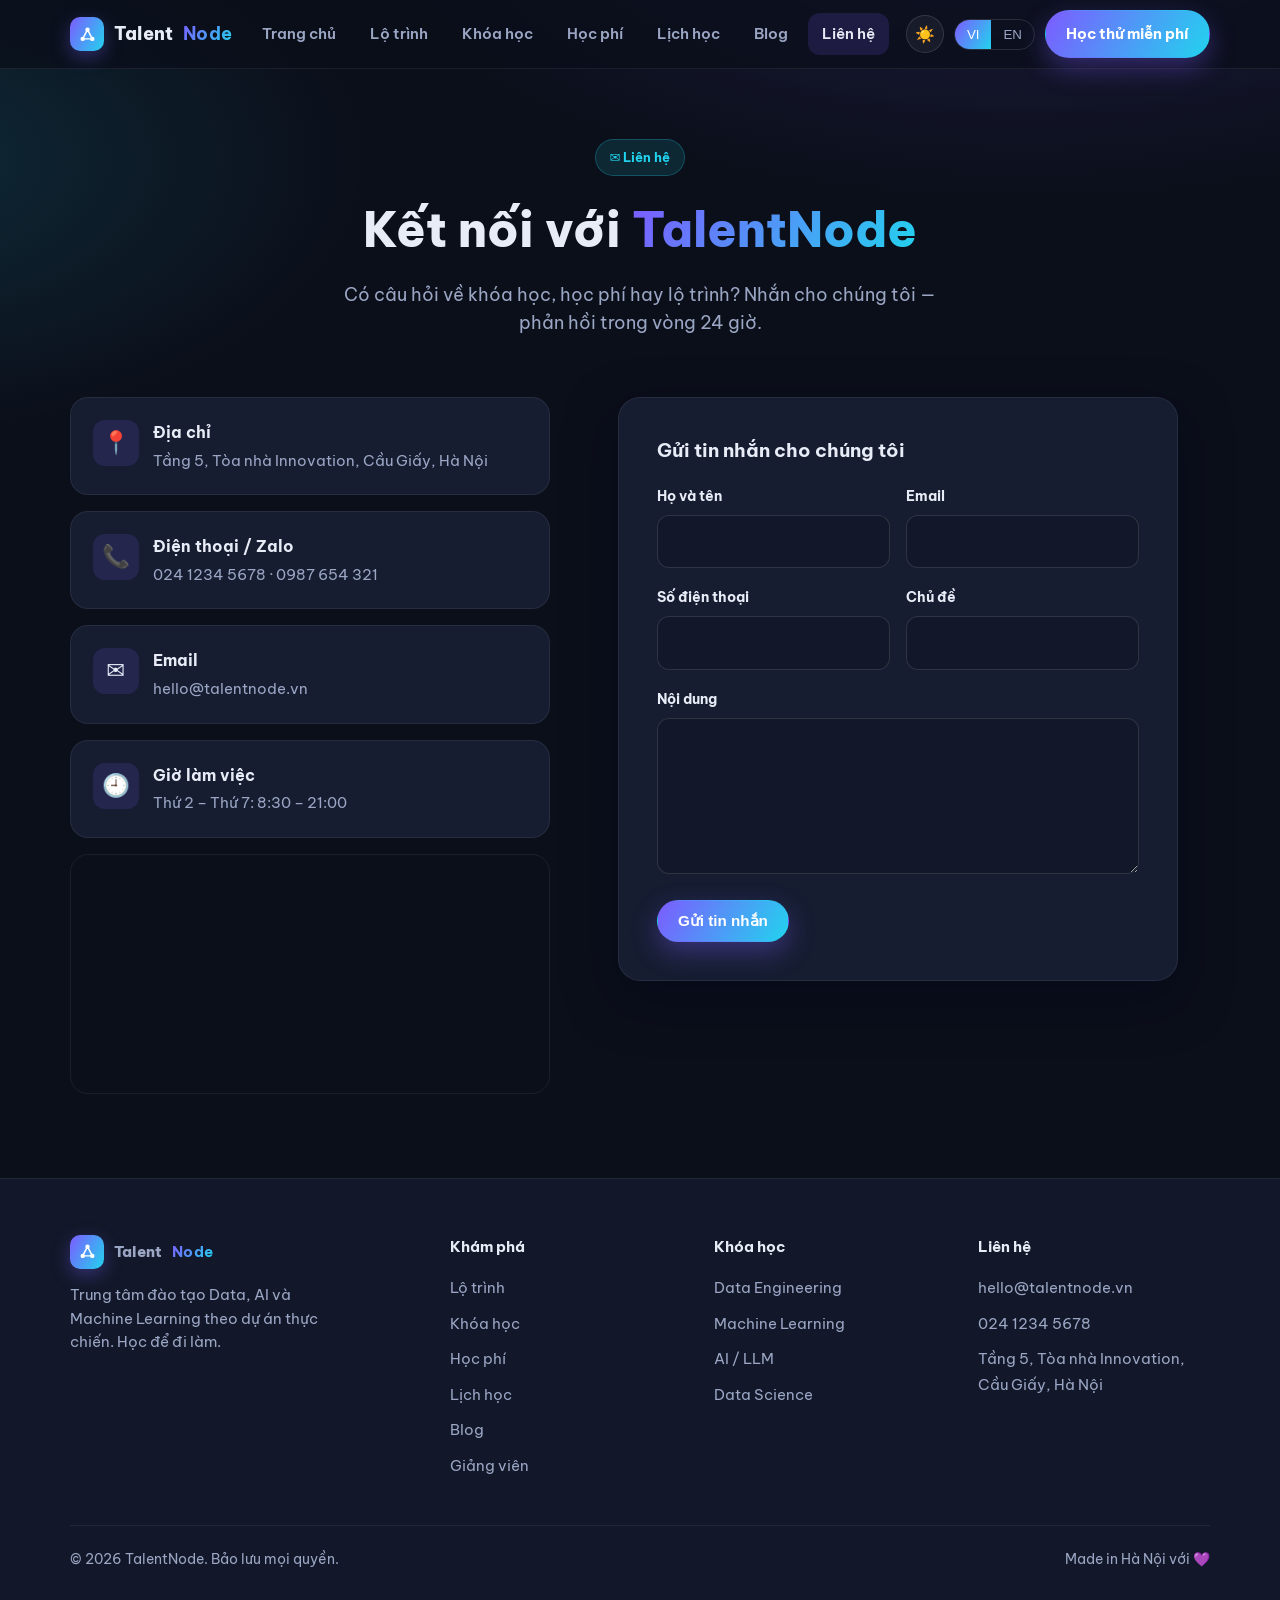
==== contact.html @ b9779dd1 "Add TalentNode website (all pages, assets, deploy config)" ====
<!DOCTYPE html>
<html lang="vi">
<head>
  <meta charset="UTF-8" />
  <meta name="viewport" content="width=device-width, initial-scale=1.0" />
  <title>Liên hệ — TalentNode</title>
  <meta name="description" content="Liên hệ TalentNode — trung tâm đào tạo Data · AI · ML tại Hà Nội." />
  <link rel="canonical" href="https://sophie-nguyenthuthuy.github.io/talentnode/contact.html" />
  <meta property="og:type" content="website" />
  <meta property="og:site_name" content="TalentNode" />
  <meta property="og:title" content="Liên hệ — TalentNode" />
  <meta property="og:description" content="Liên hệ TalentNode — trung tâm đào tạo Data · AI · ML tại Hà Nội." />
  <meta property="og:url" content="https://sophie-nguyenthuthuy.github.io/talentnode/contact.html" />
  <meta property="og:image" content="https://sophie-nguyenthuthuy.github.io/talentnode/assets/og-cover.png" />
  <meta property="og:image:width" content="1200" />
  <meta property="og:image:height" content="630" />
  <meta property="og:locale" content="vi_VN" />
  <meta property="og:locale:alternate" content="en_US" />
  <meta name="twitter:card" content="summary_large_image" />
  <meta name="twitter:title" content="Liên hệ — TalentNode" />
  <meta name="twitter:description" content="Liên hệ TalentNode — trung tâm đào tạo Data · AI · ML tại Hà Nội." />
  <meta name="twitter:image" content="https://sophie-nguyenthuthuy.github.io/talentnode/assets/og-cover.png" />
  <meta name="theme-color" content="#0b0f1a" />
  <meta name="color-scheme" content="dark light" />
  <link rel="preconnect" href="https://fonts.googleapis.com" />
  <link rel="preconnect" href="https://fonts.gstatic.com" crossorigin />
  <link href="https://fonts.googleapis.com/css2?family=Be+Vietnam+Pro:wght@400;500;600;700;800&family=JetBrains+Mono:wght@400;500&display=swap" rel="stylesheet" />
  <link rel="stylesheet" href="assets/styles.css" />
</head>
<body>
  <div id="site-nav"></div>

  <section class="page-head">
    <div class="container">
      <span class="pill" data-i18n="contactPage.pill">✉️ Liên hệ</span>
      <h1><span data-i18n="contactPage.h1a">Kết nối với</span> <span class="g" data-i18n="contactPage.h1b">TalentNode</span></h1>
      <p data-i18n="contactPage.p">Có câu hỏi về khóa học, học phí hay lộ trình? Nhắn cho chúng tôi — phản hồi trong vòng 24 giờ.</p>
    </div>
  </section>

  <section style="padding-top:20px;">
    <div class="container contact-grid">
      <div>
        <div class="contact-card"><div class="ic">📍</div><div><h4 data-i18n="contact.addrT">Địa chỉ</h4><p data-i18n="contact.addrV">Tầng 5, Tòa nhà Innovation, Cầu Giấy, Hà Nội</p></div></div>
        <div class="contact-card"><div class="ic">📞</div><div><h4 data-i18n="contact.phoneT">Điện thoại / Zalo</h4><p>024 1234 5678 · 0987 654 321</p></div></div>
        <div class="contact-card"><div class="ic">✉️</div><div><h4 data-i18n="contact.emailT">Email</h4><p>hello@talentnode.vn</p></div></div>
        <div class="contact-card"><div class="ic">🕘</div><div><h4 data-i18n="contact.hoursT">Giờ làm việc</h4><p data-i18n="contact.hoursV">Thứ 2 – Thứ 7: 8:30 – 21:00</p></div></div>
        <div class="map-embed">
          <iframe title="TalentNode map" loading="lazy" src="https://www.openstreetmap.org/export/embed.html?bbox=105.78%2C21.02%2C105.82%2C21.05&layer=mapnik&marker=21.035%2C105.80"></iframe>
        </div>
      </div>

      <div class="form-wrap">
        <h3 style="margin-top:0;" data-i18n="contact.formT">Gửi tin nhắn cho chúng tôi</h3>
        <div class="form-success" data-i18n="contact.success">✅ Cảm ơn bạn! Chúng tôi đã nhận tin nhắn và sẽ phản hồi trong 24 giờ.</div>
        <form data-demo data-endpoint="https://script.google.com/macros/s/YOUR_DEPLOYMENT_ID/exec">
          <input type="hidden" name="_source" value="contact" />
          <div class="field-row">
            <div class="field"><label data-i18n="contact.name">Họ và tên</label><input type="text" name="name" required /></div>
            <div class="field"><label data-i18n="contact.email">Email</label><input type="email" name="email" required /></div>
          </div>
          <div class="field-row">
            <div class="field"><label data-i18n="contact.phone">Số điện thoại</label><input type="tel" name="phone" /></div>
            <div class="field"><label data-i18n="contact.subject">Chủ đề</label><input type="text" name="subject" /></div>
          </div>
          <div class="field"><label data-i18n="contact.message">Nội dung</label><textarea rows="5" name="message" required></textarea></div>
          <button type="submit" class="btn btn-primary" data-i18n="contact.send">Gửi tin nhắn</button>
        </form>
      </div>
    </div>
  </section>

  <div id="site-footer"></div>

  <script src="assets/script.js"></script>
</body>
</html>
---- assets/styles.css ----
/* ===== TalentNode — energetic data/AI/ML school ===== */
:root {
  --bg: #0b0f1a;
  --bg-soft: #121829;
  --card: #161d31;
  --card-hover: #1c2540;
  --text: #e8ecf6;
  --muted: #9aa6c4;
  --brand: #7c5cff;
  --brand-2: #22d3ee;
  --accent: #ff5ca8;
  --ok: #34d399;
  --grad: linear-gradient(120deg, #7c5cff 0%, #22d3ee 100%);
  --grad-warm: linear-gradient(120deg, #ff5ca8 0%, #ff9d5c 100%);
  --ring: rgba(124, 92, 255, 0.35);
  --radius: 18px;
  --shadow: 0 18px 50px rgba(3, 8, 24, 0.55);
  --maxw: 1140px;
  --border: rgba(255, 255, 255, .07);
  --border-strong: rgba(255, 255, 255, .12);
  --surface-2: rgba(255, 255, 255, .05);
  --hover: rgba(255, 255, 255, .09);
  --nav-bg: rgba(11, 15, 26, 0.72);
  --bg-grad-1: rgba(124, 92, 255, .20);
  --bg-grad-2: rgba(34, 211, 238, .14);
}

:root[data-theme="light"] {
  --bg: #f6f8fc;
  --bg-soft: #eef2f9;
  --card: #ffffff;
  --card-hover: #f3f6fd;
  --text: #0f1729;
  --muted: #55617a;
  --shadow: 0 18px 44px rgba(30, 41, 82, .12);
  --border: rgba(15, 23, 42, .10);
  --border-strong: rgba(15, 23, 42, .16);
  --surface-2: rgba(15, 23, 42, .04);
  --hover: rgba(15, 23, 42, .07);
  --nav-bg: rgba(255, 255, 255, 0.82);
  --bg-grad-1: rgba(124, 92, 255, .12);
  --bg-grad-2: rgba(34, 211, 238, .10);
}

* { box-sizing: border-box; }
html { scroll-behavior: smooth; }
body {
  margin: 0;
  font-family: "Be Vietnam Pro", system-ui, -apple-system, "Segoe UI", Roboto, sans-serif;
  background: radial-gradient(1200px 600px at 80% -10%, var(--bg-grad-1), transparent 60%),
              radial-gradient(900px 500px at -10% 10%, var(--bg-grad-2), transparent 55%),
              var(--bg);
  transition: background-color .3s, color .3s;
  color: var(--text);
  line-height: 1.6;
  -webkit-font-smoothing: antialiased;
}
a { color: inherit; text-decoration: none; }
img { max-width: 100%; display: block; }
.container { width: min(var(--maxw), 92%); margin: 0 auto; }
section { padding: 84px 0; }

/* ===== Nav ===== */
.nav {
  position: sticky; top: 0; z-index: 50;
  backdrop-filter: blur(14px);
  background: var(--nav-bg);
  border-bottom: 1px solid var(--border);
}
.nav-inner { display: flex; align-items: center; justify-content: space-between; height: 68px; }
.brand { display: flex; align-items: center; gap: 10px; font-weight: 800; font-size: 1.15rem; letter-spacing: .2px; }
.brand .logo {
  width: 34px; height: 34px; border-radius: 10px; background: var(--grad);
  display: grid; place-items: center; font-weight: 900; color: white; box-shadow: 0 6px 18px var(--ring);
}
.brand b { background: var(--grad); -webkit-background-clip: text; background-clip: text; color: transparent; }
.nav-links { display: flex; align-items: center; gap: 6px; }
.nav-links a {
  padding: 9px 14px; border-radius: 12px; color: var(--muted); font-weight: 600; font-size: .95rem;
  transition: .18s;
}
.nav-links a:hover { color: var(--text); background: var(--surface-2); }
.nav-links a.active { color: var(--text); background: rgba(124,92,255,.16); }
.nav-cta { display: flex; align-items: center; gap: 10px; }
.lang-toggle {
  display: inline-flex; border: 1px solid var(--border-strong); border-radius: 999px; overflow: hidden;
  font-size: .82rem; font-weight: 700;
}
.lang-toggle button {
  background: transparent; color: var(--muted); border: 0; padding: 7px 12px; cursor: pointer; transition: .15s;
}
.lang-toggle button.active { background: var(--grad); color: white; }
.theme-toggle {
  width: 38px; height: 38px; border-radius: 999px; border: 1px solid var(--border-strong);
  background: var(--surface-2); color: var(--text); cursor: pointer; font-size: 1rem;
  display: grid; place-items: center; transition: .15s; flex-shrink: 0;
}
.theme-toggle:hover { background: var(--hover); }
:root[data-theme="light"] .map-embed iframe { filter: grayscale(.15); }
.btn {
  display: inline-flex; align-items: center; gap: 8px; cursor: pointer;
  padding: 11px 20px; border-radius: 999px; font-weight: 700; font-size: .95rem;
  border: 1px solid transparent; transition: .18s; white-space: nowrap;
}
.btn-primary { background: var(--grad); color: white; box-shadow: 0 10px 26px var(--ring); }
.btn-primary:hover { transform: translateY(-2px); box-shadow: 0 16px 34px var(--ring); }
.btn-ghost { background: var(--surface-2); color: var(--text); border-color: var(--border-strong); }
.btn-ghost:hover { background: var(--hover); }
.hamburger { display: none; background: none; border: 0; color: var(--text); font-size: 1.6rem; cursor: pointer; }

/* ===== Hero ===== */
.hero { padding: 96px 0 72px; position: relative; overflow: hidden; }
.hero-grid { display: grid; grid-template-columns: 1.1fr .9fr; gap: 48px; align-items: center; }
.pill {
  display: inline-flex; align-items: center; gap: 8px; padding: 7px 14px; border-radius: 999px;
  background: rgba(34,211,238,.12); border: 1px solid rgba(34,211,238,.25); color: var(--brand-2);
  font-weight: 700; font-size: .82rem; margin-bottom: 22px;
}
.hero h1 { font-size: clamp(2.2rem, 5vw, 3.5rem); line-height: 1.1; margin: 0 0 18px; font-weight: 800; }
.hero h1 .g { background: var(--grad); -webkit-background-clip: text; background-clip: text; color: transparent; }
.hero p.lead { font-size: 1.15rem; color: var(--muted); max-width: 540px; margin: 0 0 28px; }
.hero-actions { display: flex; gap: 14px; flex-wrap: wrap; margin-bottom: 30px; }
.hero-stats { display: flex; gap: 30px; flex-wrap: wrap; }
.hero-stats .s b { font-size: 1.7rem; background: var(--grad); -webkit-background-clip: text; background-clip: text; color: transparent; }
.hero-stats .s span { display: block; color: var(--muted); font-size: .85rem; }

.hero-visual {
  position: relative; border-radius: 24px; padding: 26px; background: #141b2e;
  border: 1px solid rgba(255,255,255,.08); box-shadow: var(--shadow);
}
.code-window { font-family: "JetBrains Mono", ui-monospace, monospace; font-size: .84rem; }
.code-dots { display: flex; gap: 7px; margin-bottom: 16px; }
.code-dots i { width: 12px; height: 12px; border-radius: 50%; display: inline-block; }
.code-dots i:nth-child(1){ background:#ff5f57; } .code-dots i:nth-child(2){ background:#febc2e; } .code-dots i:nth-child(3){ background:#28c840; }
.code-window pre { margin: 0; color: #c8d3f5; white-space: pre-wrap; }
.code-window .k { color: #ff5ca8; } .code-window .f { color: #22d3ee; } .code-window .s { color: #34d399; } .code-window .c { color: #6b7699; }
.floaty { position: absolute; border-radius: 14px; padding: 12px 16px; background: var(--grad); color: white; font-weight: 700; font-size: .85rem; box-shadow: var(--shadow); }
.floaty.one { top: -18px; right: 26px; animation: bob 4s ease-in-out infinite; }
.floaty.two { bottom: -18px; left: 26px; background: var(--grad-warm); animation: bob 4s ease-in-out infinite 1.2s; }
@keyframes bob { 0%,100%{ transform: translateY(0);} 50%{ transform: translateY(-10px);} }

/* ===== Section heads ===== */
.head { text-align: center; max-width: 640px; margin: 0 auto 52px; }
.head .kicker { color: var(--brand-2); font-weight: 800; letter-spacing: 2px; text-transform: uppercase; font-size: .78rem; }
.head h2 { font-size: clamp(1.7rem, 3.5vw, 2.4rem); margin: 10px 0 12px; font-weight: 800; }
.head p { color: var(--muted); margin: 0; }

/* ===== Cards / grids ===== */
.grid { display: grid; gap: 22px; }
.grid-3 { grid-template-columns: repeat(3, 1fr); }
.grid-4 { grid-template-columns: repeat(4, 1fr); }
.grid-2 { grid-template-columns: repeat(2, 1fr); }
.card {
  background: var(--card); border: 1px solid var(--border); border-radius: var(--radius);
  padding: 26px; transition: .2s; position: relative; overflow: hidden;
}
.card:hover { transform: translateY(-6px); border-color: var(--ring); background: var(--card-hover); box-shadow: var(--shadow); }
.card .ic { width: 50px; height: 50px; border-radius: 14px; display: grid; place-items: center; font-size: 1.5rem; background: rgba(124,92,255,.14); margin-bottom: 16px; }
.card h3 { margin: 0 0 8px; font-size: 1.2rem; }
.card p { color: var(--muted); margin: 0; font-size: .95rem; }

/* ===== Course cards ===== */
.course { display: flex; flex-direction: column; }
.course .tag { align-self: flex-start; font-size: .72rem; font-weight: 800; text-transform: uppercase; letter-spacing: 1px; padding: 5px 11px; border-radius: 999px; margin-bottom: 14px; }
.tag.data { background: rgba(34,211,238,.14); color: var(--brand-2); }
.tag.ai { background: rgba(124,92,255,.18); color: #b6a2ff; }
.tag.ml { background: rgba(255,92,168,.16); color: #ff9ecb; }
.tag.eng { background: rgba(52,211,153,.16); color: #6ee7b7; }
.course h3 { font-size: 1.25rem; margin: 0 0 8px; }
.course .desc { color: var(--muted); font-size: .93rem; flex: 1; }
.course-meta { display: flex; gap: 16px; margin: 16px 0; flex-wrap: wrap; color: var(--muted); font-size: .85rem; }
.course-meta span { display: inline-flex; align-items: center; gap: 6px; }
.course-foot { display: flex; align-items: center; justify-content: space-between; border-top: 1px solid var(--border); padding-top: 16px; }
.price { font-weight: 800; font-size: 1.15rem; }
.price small { color: var(--muted); font-weight: 500; font-size: .78rem; text-decoration: line-through; margin-left: 6px; }

/* ===== Instructors ===== */
.mentor { text-align: center; }
.avatar {
  position: relative; overflow: hidden;
  border-radius: 50%; display: grid; place-items: center;
  font-weight: 800; color: white; box-shadow: 0 10px 26px var(--ring);
}
.mentor .avatar { width: 96px; height: 96px; margin: 0 auto 16px; font-size: 2rem; }
.mentor h3 { margin: 0 0 4px; }
.mentor .role { color: var(--brand-2); font-weight: 700; font-size: .9rem; margin-bottom: 10px; }
.mentor p { color: var(--muted); font-size: .9rem; margin: 0 0 14px; }
.socials { display: flex; gap: 10px; }
.mentor .socials { justify-content: center; }
.socials a { width: 34px; height: 34px; border-radius: 10px; background: var(--surface-2); display: grid; place-items: center; transition: .15s; font-size: .82rem; font-weight: 700; color: var(--muted); }
.socials a:hover { background: var(--grad); color: white; }

/* ===== Steps / roadmap ===== */
.steps { counter-reset: s; display: grid; gap: 20px; grid-template-columns: repeat(4,1fr); }
.step { position: relative; padding-top: 8px; }
.step .n { width: 44px; height: 44px; border-radius: 12px; background: var(--grad); color: white; display: grid; place-items: center; font-weight: 800; margin-bottom: 14px; }
.step h4 { margin: 0 0 6px; }
.step p { color: var(--muted); font-size: .9rem; margin: 0; }

/* ===== CTA band ===== */
.cta-band { background: var(--grad); border-radius: 28px; padding: 54px; text-align: center; position: relative; overflow: hidden; }
.cta-band h2 { font-size: clamp(1.6rem, 3.5vw, 2.3rem); margin: 0 0 12px; color: white; }
.cta-band p { color: rgba(255,255,255,.9); margin: 0 0 26px; }
.cta-band .btn-primary { background: white; color: #4326b8; }

/* ===== Forms ===== */
.form-wrap { max-width: 720px; margin: 0 auto; background: var(--card); border: 1px solid var(--border); border-radius: 22px; padding: 38px; box-shadow: var(--shadow); }
.field { margin-bottom: 18px; }
.field label { display: block; font-weight: 700; font-size: .9rem; margin-bottom: 7px; }
.field input, .field select, .field textarea {
  width: 100%; padding: 13px 15px; border-radius: 12px; background: var(--bg-soft);
  border: 1px solid var(--border-strong); color: var(--text); font: inherit; transition: .15s;
}
.field input:focus, .field select:focus, .field textarea:focus { outline: none; border-color: var(--brand); box-shadow: 0 0 0 4px var(--ring); }
.field-row { display: grid; grid-template-columns: 1fr 1fr; gap: 16px; }
.form-note { color: var(--muted); font-size: .85rem; margin-top: 4px; }
.form-success { display: none; background: rgba(52,211,153,.12); border: 1px solid rgba(52,211,153,.35); color: var(--ok); padding: 14px 18px; border-radius: 12px; margin-bottom: 20px; font-weight: 600; }

/* ===== Contact ===== */
.contact-grid { display: grid; grid-template-columns: 1fr 1.3fr; gap: 36px; align-items: start; }
.contact-card { background: var(--card); border: 1px solid var(--border); border-radius: 18px; padding: 22px; margin-bottom: 16px; display: flex; gap: 14px; align-items: flex-start; }
.contact-card .ic { font-size: 1.4rem; width: 46px; height: 46px; border-radius: 12px; background: rgba(124,92,255,.14); display: grid; place-items: center; flex-shrink: 0; }
.contact-card h4 { margin: 0 0 3px; } .contact-card p { margin: 0; color: var(--muted); font-size: .92rem; }
.map-embed { border-radius: 18px; overflow: hidden; border: 1px solid var(--border); height: 240px; }
.map-embed iframe { width: 100%; height: 100%; border: 0; filter: grayscale(.3) invert(.9) hue-rotate(180deg); }

/* ===== FAQ ===== */
.faq { max-width: 760px; margin: 0 auto; }
.faq details { background: var(--card); border: 1px solid var(--border); border-radius: 14px; padding: 4px 20px; margin-bottom: 12px; }
.faq summary { cursor: pointer; font-weight: 700; padding: 16px 0; list-style: none; display: flex; justify-content: space-between; align-items: center; }
.faq summary::-webkit-details-marker { display: none; }
.faq summary::after { content: "+"; color: var(--brand-2); font-size: 1.4rem; }
.faq details[open] summary::after { content: "–"; }
.faq details p { color: var(--muted); margin: 0 0 16px; }

/* ===== Page header ===== */
.page-head { padding: 70px 0 40px; text-align: center; }
.page-head .pill { margin-bottom: 16px; }
.page-head h1 { font-size: clamp(2rem, 4.5vw, 3rem); margin: 0 0 12px; font-weight: 800; }
.page-head h1 .g { background: var(--grad); -webkit-background-clip: text; background-clip: text; color: transparent; }
.page-head p { color: var(--muted); max-width: 620px; margin: 0 auto; font-size: 1.1rem; }

/* ===== Filters ===== */
.filters { display: flex; gap: 10px; justify-content: center; flex-wrap: wrap; margin-bottom: 40px; }
.filters button {
  padding: 9px 18px; border-radius: 999px; border: 1px solid var(--border-strong);
  background: transparent; color: var(--muted); font-weight: 700; cursor: pointer; transition: .15s; font-size: .9rem;
}
.filters button:hover { color: var(--text); }
.filters button.active { background: var(--grad); color: white; border-color: transparent; }

/* ===== Logos strip ===== */
.logos { display: flex; gap: 40px; flex-wrap: wrap; justify-content: center; align-items: center; opacity: .8; }
.logos span { font-weight: 800; font-size: 1.15rem; color: var(--muted); letter-spacing: .5px; }

/* ===== Footer ===== */
.footer { border-top: 1px solid var(--border); padding: 56px 0 30px; background: var(--bg-soft); }
.footer-grid { display: grid; grid-template-columns: 1.5fr 1fr 1fr 1fr; gap: 32px; margin-bottom: 36px; }
.footer h5 { margin: 0 0 16px; font-size: .95rem; }
.footer ul { list-style: none; padding: 0; margin: 0; }
.footer li { margin-bottom: 10px; }
.footer a { color: var(--muted); font-size: .92rem; transition: .15s; }
.footer a:hover { color: var(--text); }
.footer .desc { color: var(--muted); font-size: .92rem; max-width: 280px; }
.footer-bottom { border-top: 1px solid var(--border); padding-top: 22px; display: flex; justify-content: space-between; flex-wrap: wrap; gap: 12px; color: var(--muted); font-size: .87rem; }

/* ===== Reveal animation ===== */
.reveal { opacity: 0; transform: translateY(24px); transition: .7s cubic-bezier(.2,.7,.2,1); }
.reveal.in { opacity: 1; transform: none; }

/* ===== Course card actions ===== */
.course-actions { display: flex; gap: 8px; }
.course-actions .btn { padding: 9px 15px; font-size: .88rem; }

/* ===== Detail pages (course + post) ===== */
.container-narrow { width: min(760px, 92%); margin: 0 auto; }
.detail-hero { padding: 60px 0 20px; }
.crumb { color: var(--muted); font-size: .9rem; margin-bottom: 16px; display: inline-block; }
.crumb a { color: var(--brand-2); }
.detail-hero .tag { margin-bottom: 14px; }
.detail-hero h1 { font-size: clamp(1.9rem, 4vw, 2.8rem); margin: 6px 0 14px; font-weight: 800; }
.detail-tagline { color: var(--muted); font-size: 1.15rem; max-width: 640px; margin: 0 0 22px; }
.detail-grid { display: grid; grid-template-columns: 1fr 340px; gap: 40px; align-items: start; }
.detail-main h2 { font-size: 1.4rem; margin: 36px 0 16px; }
.detail-main h2:first-child { margin-top: 0; }
.outcomes { display: grid; grid-template-columns: 1fr 1fr; gap: 12px; }
.outcome { position: relative; padding: 14px 16px 14px 44px; background: var(--card); border: 1px solid var(--border); border-radius: 12px; font-size: .93rem; }
.outcome::before { content: "✓"; position: absolute; left: 14px; top: 50%; transform: translateY(-50%); width: 20px; height: 20px; border-radius: 50%; background: rgba(52,211,153,.16); color: var(--ok); font-size: .74rem; font-weight: 800; display: grid; place-items: center; }
.curriculum { counter-reset: mod; list-style: none; padding: 0; margin: 0; }
.curriculum li { counter-increment: mod; position: relative; padding: 16px 16px 16px 58px; background: var(--card); border: 1px solid var(--border); border-radius: 12px; margin-bottom: 10px; font-weight: 600; }
.curriculum li::before { content: counter(mod); position: absolute; left: 14px; top: 50%; transform: translateY(-50%); width: 30px; height: 30px; border-radius: 9px; background: var(--grad); color: white; font-weight: 800; display: grid; place-items: center; font-size: .9rem; }
.audience { list-style: none; padding: 0; margin: 0; }
.audience li { position: relative; padding: 10px 0 10px 28px; color: var(--muted); }
.audience li::before { content: "→"; position: absolute; left: 0; color: var(--brand-2); font-weight: 800; }
.detail-side { position: sticky; top: 90px; }
.side-card { background: var(--card); border: 1px solid var(--border); border-radius: 18px; padding: 26px; box-shadow: var(--shadow); }
.side-tools { border-top: 1px solid var(--border); margin-top: 22px; padding-top: 18px; }
.side-tools h4 { margin: 0 0 12px; font-size: .95rem; }
.toolset { display: flex; flex-wrap: wrap; gap: 8px; }
.toolset span { font-size: .8rem; font-weight: 600; background: rgba(34,211,238,.1); color: var(--brand-2); padding: 6px 11px; border-radius: 8px; }

/* Article (blog post) */
.article { padding: 50px 0 20px; }
.article h1 { font-size: clamp(1.8rem, 4vw, 2.7rem); margin: 10px 0 12px; font-weight: 800; }
.article .tag { display: inline-block; }
.article-thumb { height: 300px; border-radius: 20px; margin: 30px auto; width: min(900px, 92%); }
.article-lead { font-size: 1.2rem; color: var(--text); font-weight: 500; margin-bottom: 26px; }
.article-body h2 { font-size: 1.4rem; margin: 34px 0 12px; }
.article-body p { color: var(--muted); font-size: 1.05rem; line-height: 1.8; margin: 0 0 18px; }

/* ===== Roadmap: destination chips ===== */
.dest-grid { display: grid; grid-template-columns: repeat(3, 1fr); gap: 16px; }
.dest {
  display: flex; align-items: center; justify-content: space-between; gap: 12px;
  background: var(--card); border: 1px solid var(--border); border-radius: 14px;
  padding: 20px 22px; font-weight: 700; transition: .18s;
}
.dest:hover { transform: translateY(-4px); border-color: var(--ring); background: var(--card-hover); }
.dest .dest-ic { color: var(--brand-2); opacity: .7; }
.dest.soon { opacity: .55; }
.dest .soon-badge { font-size: .7rem; font-weight: 800; text-transform: uppercase; letter-spacing: .5px; color: var(--muted); background: var(--border); padding: 4px 9px; border-radius: 999px; }

/* ===== Roadmap: tracks (zero -> hired) ===== */
.track { background: var(--card); border: 1px solid var(--border); border-radius: 22px; padding: 30px; margin-bottom: 26px; box-shadow: var(--shadow); }
.track-head { display: flex; align-items: center; justify-content: space-between; gap: 16px; margin-bottom: 24px; flex-wrap: wrap; }
.track-role .tag { font-size: 1rem; padding: 8px 16px; }
.track-salary { text-align: right; }
.track-salary span { display: block; color: var(--muted); font-size: .78rem; text-transform: uppercase; letter-spacing: 1px; }
.track-salary b { font-size: 1.15rem; background: var(--grad); -webkit-background-clip: text; background-clip: text; color: transparent; }
.track-stages { display: grid; grid-template-columns: 1fr auto 1fr auto 1fr auto 1fr; align-items: stretch; gap: 6px; }
.tnode { background: var(--bg-soft); border: 1px solid var(--border); border-radius: 14px; padding: 18px; display: flex; flex-direction: column; }
.tnode-top { display: flex; align-items: center; gap: 10px; margin-bottom: 12px; }
.tnode-n { width: 28px; height: 28px; border-radius: 8px; background: var(--grad); color: white; font-weight: 800; display: grid; place-items: center; font-size: .85rem; flex-shrink: 0; }
.tnode-label { font-weight: 800; font-size: .95rem; }
.tnode-skills { display: flex; flex-wrap: wrap; gap: 6px; margin-bottom: 14px; flex: 1; align-content: flex-start; }
.tnode-skills span { font-size: .76rem; font-weight: 600; background: rgba(124,92,255,.12); color: #c3b4ff; padding: 4px 9px; border-radius: 7px; }
.tnode-course { font-size: .8rem; color: var(--muted); border-top: 1px solid var(--border); padding-top: 10px; }
.tnode-arrow { align-self: center; color: var(--brand-2); font-size: 1.3rem; font-weight: 800; }
.track-goal { margin-top: 20px; text-align: center; font-weight: 700; color: var(--text); background: rgba(52,211,153,.1); border: 1px solid rgba(52,211,153,.28); border-radius: 12px; padding: 12px; }
.track-goal b { color: var(--ok); }

/* ===== Tuition: plans ===== */
.plans { display: grid; grid-template-columns: repeat(3, 1fr); gap: 22px; align-items: start; }
.plan { background: var(--card); border: 1px solid var(--border); border-radius: 20px; padding: 32px 28px; position: relative; transition: .2s; }
.plan:hover { transform: translateY(-6px); box-shadow: var(--shadow); }
.plan.popular { border-color: var(--brand); background: var(--card-hover); box-shadow: 0 20px 50px var(--ring); }
.plan-badge { position: absolute; top: -13px; left: 50%; transform: translateX(-50%); background: var(--grad); color: white; font-weight: 800; font-size: .75rem; padding: 6px 16px; border-radius: 999px; white-space: nowrap; }
.plan h3 { margin: 0 0 8px; font-size: 1.3rem; }
.plan-amount { font-size: 2rem; font-weight: 800; background: var(--grad); -webkit-background-clip: text; background-clip: text; color: transparent; }
.plan-old { color: var(--muted); text-decoration: line-through; font-size: .9rem; margin-bottom: 20px; }
.plan ul { list-style: none; padding: 0; margin: 0 0 24px; }
.plan li { position: relative; padding-left: 28px; margin-bottom: 12px; color: var(--muted); font-size: .93rem; }
.plan li::before { content: "✓"; position: absolute; left: 0; top: -1px; width: 19px; height: 19px; border-radius: 50%; background: rgba(52,211,153,.16); color: var(--ok); font-size: .72rem; font-weight: 800; display: grid; place-items: center; }
.plan .btn { width: 100%; justify-content: center; }

/* ===== Tuition: combos ===== */
.combo { display: flex; align-items: center; justify-content: space-between; gap: 20px; background: var(--card); border: 1px solid var(--border); border-radius: 16px; padding: 22px 26px; margin-bottom: 14px; flex-wrap: wrap; }
.combo-info h4 { margin: 0 0 4px; font-size: 1.15rem; }
.combo-info p { margin: 0; color: var(--muted); font-size: .9rem; }
.combo-buy { display: flex; align-items: center; gap: 18px; }
.combo-price { font-weight: 800; font-size: 1.2rem; white-space: nowrap; }
.combo-price small { color: var(--muted); font-weight: 500; text-decoration: line-through; font-size: .8rem; margin-left: 6px; }
.promise { background: var(--grad); border-radius: 20px; padding: 30px 34px; margin-top: 40px; }
.promise h3 { margin: 0 0 8px; color: white; }
.promise p { margin: 0; color: rgba(255,255,255,.92); }

/* ===== Schedule ===== */
.sched-list { display: flex; flex-direction: column; gap: 12px; }
.sched-item { display: grid; grid-template-columns: 2fr 1.1fr 1.2fr 1.3fr 1.2fr auto; align-items: center; gap: 16px; background: var(--card); border: 1px solid var(--border); border-radius: 14px; padding: 18px 22px; transition: .18s; }
.sched-item:hover { border-color: var(--ring); background: var(--card-hover); }
.sched-course { font-weight: 700; }
.sched-cell { color: var(--muted); font-size: .92rem; }
.sc-label { display: none; font-size: .72rem; text-transform: uppercase; letter-spacing: .5px; color: var(--muted); margin-right: 6px; }
.seat { font-weight: 700; font-size: .82rem; padding: 5px 11px; border-radius: 999px; }
.seat.open { background: rgba(52,211,153,.14); color: var(--ok); }
.seat.almost { background: rgba(255,157,92,.16); color: #ffb27a; }
.sched-btn { padding: 9px 18px; }

/* ===== Blog ===== */
.posts { display: grid; grid-template-columns: repeat(3, 1fr); gap: 24px; }
.post { display: flex; flex-direction: column; background: var(--card); border: 1px solid var(--border); border-radius: 18px; overflow: hidden; transition: .2s; }
.post:hover { transform: translateY(-6px); border-color: var(--ring); box-shadow: var(--shadow); }
.post-thumb { height: 150px; display: flex; align-items: flex-end; padding: 16px; }
.post-thumb span { background: rgba(0,0,0,.35); color: white; font-weight: 700; font-size: .78rem; padding: 5px 12px; border-radius: 999px; backdrop-filter: blur(4px); }
.post-body { padding: 22px; display: flex; flex-direction: column; flex: 1; }
.post-meta { color: var(--muted); font-size: .82rem; margin-bottom: 10px; }
.post-body h3 { margin: 0 0 10px; font-size: 1.12rem; line-height: 1.35; }
.post-body p { color: var(--muted); font-size: .9rem; margin: 0 0 16px; flex: 1; }
.post-readmore { color: var(--brand-2); font-weight: 700; font-size: .9rem; }

/* ===== Logo mark ===== */
.logo svg { width: 21px; height: 21px; }

/* ===== Instructor card link + profile ===== */
a.card.mentor { display: block; }
.mentor-link { color: var(--brand-2); font-weight: 700; font-size: .9rem; display: inline-block; margin-top: 6px; }
.avatar-lg { width: 130px !important; height: 130px !important; font-size: 2.6rem !important; }
.instructor-head { display: flex; align-items: center; gap: 26px; flex-wrap: wrap; }
.instructor-head h1 { margin: 0 0 6px; font-size: clamp(1.8rem, 4vw, 2.6rem); }
.instructor-head .role { color: var(--brand-2); font-weight: 700; margin-bottom: 12px; }
.taught-grid { display: grid; grid-template-columns: 1fr 1fr; gap: 16px; }
.taught-course { display: flex; flex-direction: column; background: var(--card); border: 1px solid var(--border); border-radius: 14px; padding: 20px; transition: .18s; }
.taught-course:hover { transform: translateY(-4px); border-color: var(--ring); box-shadow: var(--shadow); }
.taught-course .tag { align-self: flex-start; font-size: .68rem; font-weight: 800; text-transform: uppercase; letter-spacing: 1px; padding: 4px 10px; border-radius: 999px; margin-bottom: 10px; }
.taught-course h4 { margin: 0 0 8px; font-size: 1.05rem; }
.taught-meta { color: var(--muted); font-size: .85rem; margin-bottom: 12px; flex: 1; }

/* ===== Share ===== */
.share-row { display: flex; align-items: center; gap: 10px; flex-wrap: wrap; margin-top: 40px; padding-top: 26px; border-top: 1px solid var(--border); }
.share-label { color: var(--muted); font-weight: 700; margin-right: 4px; }
.share-btn { width: 40px; height: 40px; border-radius: 999px; border: 1px solid var(--border-strong); background: var(--surface-2); color: var(--text); font-weight: 800; cursor: pointer; transition: .15s; display: grid; place-items: center; }
.share-btn:hover { background: var(--grad); color: white; border-color: transparent; transform: translateY(-2px); }
.share-copy { width: auto; padding: 0 16px; font-weight: 700; }

/* ===== Instructor photos ===== */
.mentor .avatar { position: relative; overflow: hidden; }
.avatar-img { position: absolute; inset: 0; width: 100%; height: 100%; object-fit: cover; }

/* ===== Blog toolbar (search + tags) ===== */
.blog-toolbar { display: flex; align-items: center; justify-content: space-between; gap: 16px; flex-wrap: wrap; margin-bottom: 32px; }
.blog-search-wrap { position: relative; flex: 1; min-width: 220px; max-width: 360px; }
.blog-search-ic { position: absolute; left: 15px; top: 50%; transform: translateY(-50%); opacity: .55; font-size: .95rem; }
#blog-search { width: 100%; padding: 12px 16px 12px 42px; border-radius: 999px; background: var(--bg-soft); border: 1px solid var(--border-strong); color: var(--text); font: inherit; }
#blog-search:focus { outline: none; border-color: var(--brand); box-shadow: 0 0 0 4px var(--ring); }
.blog-tags { margin-bottom: 0; justify-content: flex-end; }
.blog-tags button { padding: 7px 14px; font-size: .85rem; }

/* ===== Pagination ===== */
.pagination { display: flex; justify-content: center; gap: 8px; margin-top: 44px; }
.pagination button { min-width: 40px; height: 40px; padding: 0 12px; border-radius: 10px; border: 1px solid var(--border-strong); background: transparent; color: var(--muted); font-weight: 700; cursor: pointer; transition: .15s; }
.pagination button:hover:not(:disabled) { color: var(--text); border-color: var(--ring); }
.pagination button.active { background: var(--grad); color: white; border-color: transparent; }
.pagination button:disabled { opacity: .4; cursor: not-allowed; }
.blog-empty { grid-column: 1 / -1; text-align: center; color: var(--muted); padding: 40px 0; }

/* ===== Page transitions + accessibility ===== */
@view-transition { navigation: auto; }
@media (prefers-reduced-motion: no-preference) {
  @keyframes pageIn { from { opacity: 0; transform: translateY(8px); } to { opacity: 1; transform: none; } }
  body { animation: pageIn .45s cubic-bezier(.2,.7,.2,1) both; }
}
@media (prefers-reduced-motion: reduce) {
  *, *::before, *::after { animation-duration: .001ms !important; animation-iteration-count: 1 !important; transition-duration: .001ms !important; scroll-behavior: auto !important; }
  .reveal { opacity: 1 !important; transform: none !important; }
}
:focus-visible { outline: 2px solid var(--brand-2); outline-offset: 3px; border-radius: 6px; }
.skip-link { position: fixed; left: -9999px; top: 10px; z-index: 200; background: var(--grad); color: #fff; padding: 10px 18px; border-radius: 12px; font-weight: 700; box-shadow: var(--shadow); }
.skip-link:focus { left: 12px; }

/* ===== Responsive ===== */
@media (max-width: 1040px) {
  .nav-links { display: none; position: absolute; top: 68px; left: 0; right: 0; flex-direction: column; background: var(--bg-soft); padding: 14px; border-bottom: 1px solid var(--border); }
  .nav-links.open { display: flex; }
  .nav-links a { width: 100%; }
  .hamburger { display: block; }
}
@media (max-width: 900px) {
  .track-stages { grid-template-columns: 1fr; }
  .tnode-arrow { transform: rotate(90deg); justify-self: center; }
  .plans { grid-template-columns: 1fr; }
  .posts { grid-template-columns: repeat(2, 1fr); }
  .dest-grid { grid-template-columns: repeat(2, 1fr); }
  .sched-item { grid-template-columns: 1fr 1fr; }
  .sched-course { grid-column: 1 / -1; font-size: 1.05rem; }
  .sc-label { display: inline; }
  .sched-btn { grid-column: 1 / -1; justify-content: center; }
  .detail-grid { grid-template-columns: 1fr; }
  .detail-side { position: static; }
  .outcomes { grid-template-columns: 1fr; }
  .course-actions { flex-direction: column; }
  .taught-grid { grid-template-columns: 1fr; }
  .hero-grid, .contact-grid { grid-template-columns: 1fr; }
  .grid-3, .grid-4 { grid-template-columns: repeat(2, 1fr); }
  .steps { grid-template-columns: repeat(2,1fr); }
  .footer-grid { grid-template-columns: 1fr 1fr; }
  .nav-links { display: none; position: absolute; top: 68px; left: 0; right: 0; flex-direction: column; background: var(--bg-soft); padding: 14px; border-bottom: 1px solid var(--border); }
  .nav-links.open { display: flex; }
  .nav-links a { width: 100%; }
  .hamburger { display: block; }
}
@media (max-width: 560px) {
  .grid-3, .grid-4, .grid-2, .steps, .field-row, .footer-grid, .posts, .dest-grid, .sched-item { grid-template-columns: 1fr; }
  section { padding: 60px 0; }
  .cta-band { padding: 36px 22px; }
  .nav-cta .btn-primary { display: none; }
  .track { padding: 22px; }
  .track-salary { text-align: left; }
  .blog-toolbar { flex-direction: column; align-items: stretch; }
  .blog-search-wrap { max-width: none; }
  .blog-tags { justify-content: flex-start; }
}
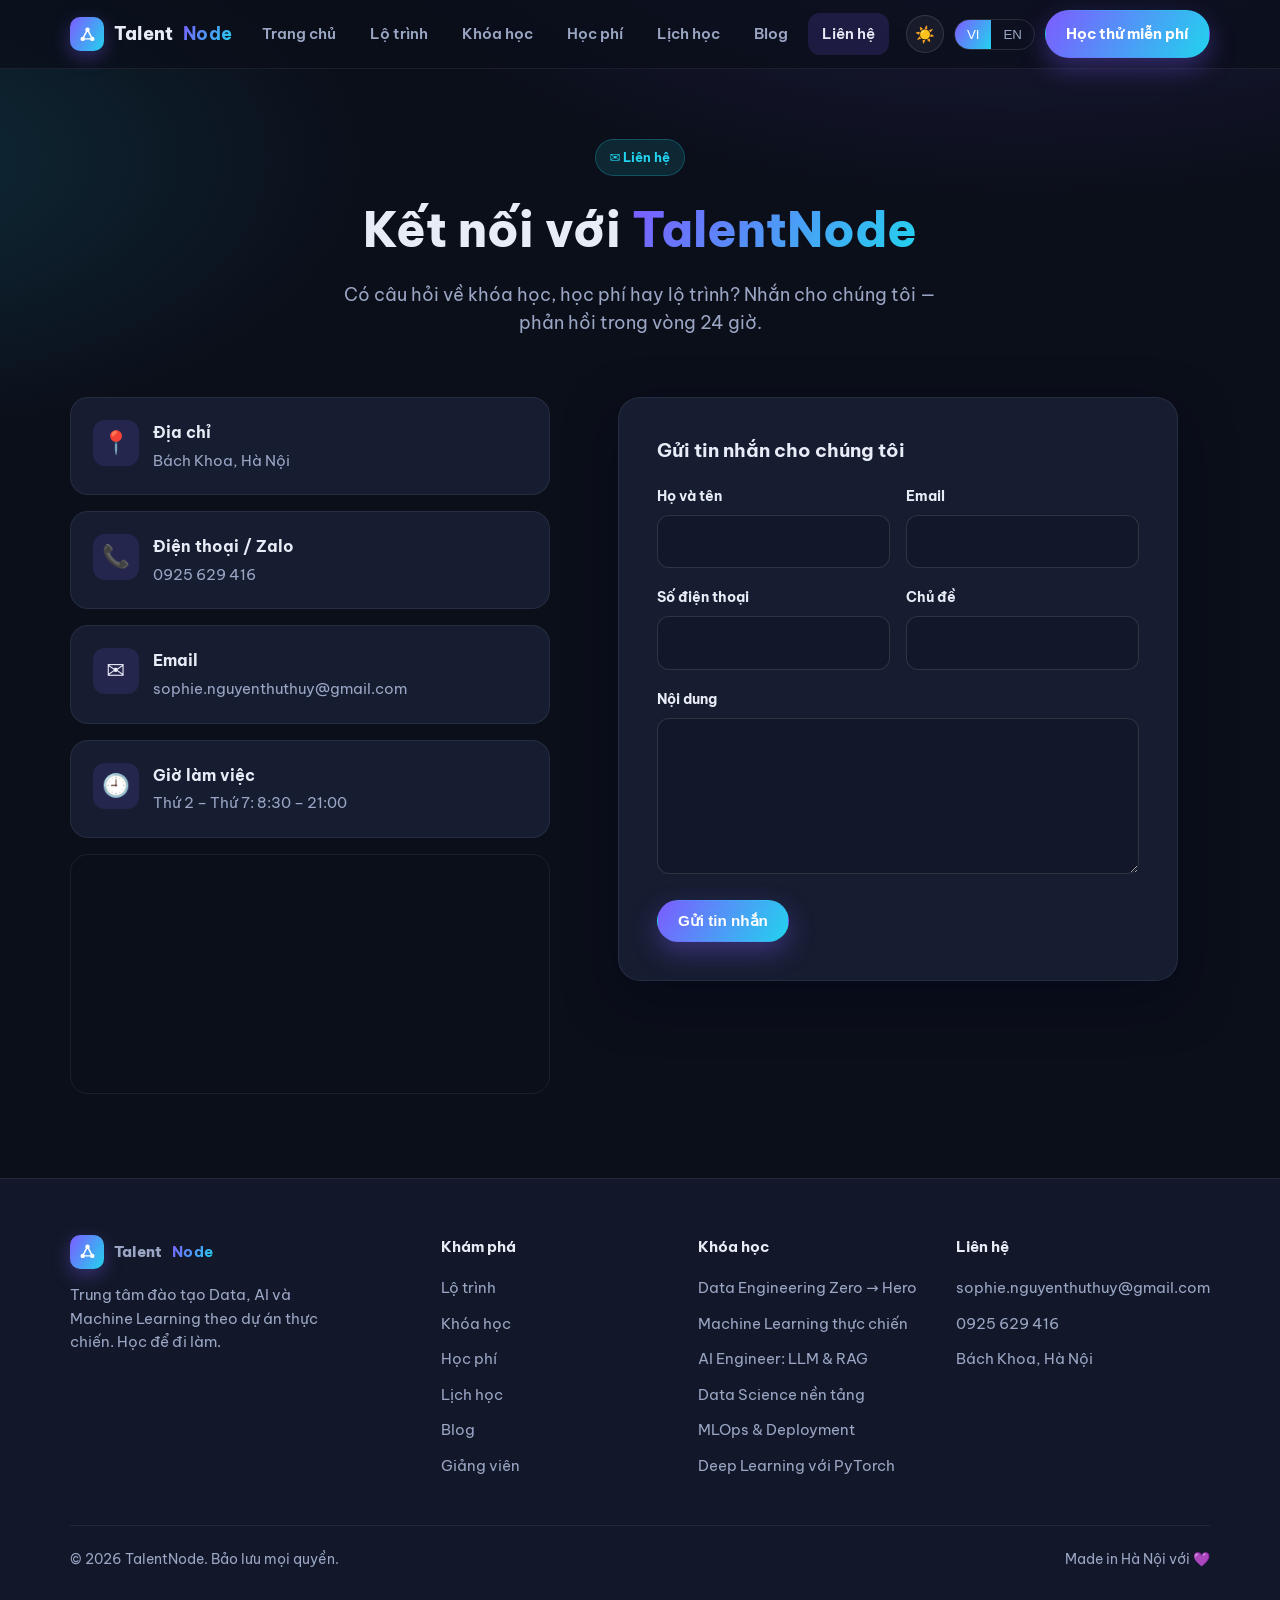
==== commit a2390fa9: "Update real contact info (email, phone, address) in footer, contact page & JSON-LD" ====
--- a/contact.html
+++ b/contact.html
@@ -41,9 +41,9 @@
   <section style="padding-top:20px;">
     <div class="container contact-grid">
       <div>
-        <div class="contact-card"><div class="ic">📍</div><div><h4 data-i18n="contact.addrT">Địa chỉ</h4><p data-i18n="contact.addrV">Tầng 5, Tòa nhà Innovation, Cầu Giấy, Hà Nội</p></div></div>
-        <div class="contact-card"><div class="ic">📞</div><div><h4 data-i18n="contact.phoneT">Điện thoại / Zalo</h4><p>024 1234 5678 · 0987 654 321</p></div></div>
-        <div class="contact-card"><div class="ic">✉️</div><div><h4 data-i18n="contact.emailT">Email</h4><p>hello@talentnode.vn</p></div></div>
+        <div class="contact-card"><div class="ic">📍</div><div><h4 data-i18n="contact.addrT">Địa chỉ</h4><p data-i18n="contact.addrV">Bách Khoa, Hà Nội</p></div></div>
+        <div class="contact-card"><div class="ic">📞</div><div><h4 data-i18n="contact.phoneT">Điện thoại / Zalo</h4><p><a href="tel:+84925629416">0925 629 416</a></p></div></div>
+        <div class="contact-card"><div class="ic">✉️</div><div><h4 data-i18n="contact.emailT">Email</h4><p><a href="mailto:sophie.nguyenthuthuy@gmail.com">sophie.nguyenthuthuy@gmail.com</a></p></div></div>
         <div class="contact-card"><div class="ic">🕘</div><div><h4 data-i18n="contact.hoursT">Giờ làm việc</h4><p data-i18n="contact.hoursV">Thứ 2 – Thứ 7: 8:30 – 21:00</p></div></div>
         <div class="map-embed">
           <iframe title="TalentNode map" loading="lazy" src="https://www.openstreetmap.org/export/embed.html?bbox=105.78%2C21.02%2C105.82%2C21.05&layer=mapnik&marker=21.035%2C105.80"></iframe>
@@ -53,7 +53,7 @@
       <div class="form-wrap">
         <h3 style="margin-top:0;" data-i18n="contact.formT">Gửi tin nhắn cho chúng tôi</h3>
         <div class="form-success" data-i18n="contact.success">✅ Cảm ơn bạn! Chúng tôi đã nhận tin nhắn và sẽ phản hồi trong 24 giờ.</div>
-        <form data-demo data-endpoint="https://script.google.com/macros/s/YOUR_DEPLOYMENT_ID/exec">
+        <form data-demo data-endpoint="https://script.google.com/macros/s/AKfycbxj7GpttU_wzXP_D9bUbsXwJ3I3AqijtLgG0qK2XT9yre3i-K6DKd4Hg3GmAaIP2Gof/exec">
           <input type="hidden" name="_source" value="contact" />
           <div class="field-row">
             <div class="field"><label data-i18n="contact.name">Họ và tên</label><input type="text" name="name" required /></div>
--- a/assets/styles.css
+++ b/assets/styles.css
@@ -289,6 +289,27 @@
 .curriculum { counter-reset: mod; list-style: none; padding: 0; margin: 0; }
 .curriculum li { counter-increment: mod; position: relative; padding: 16px 16px 16px 58px; background: var(--card); border: 1px solid var(--border); border-radius: 12px; margin-bottom: 10px; font-weight: 600; }
 .curriculum li::before { content: counter(mod); position: absolute; left: 14px; top: 50%; transform: translateY(-50%); width: 30px; height: 30px; border-radius: 9px; background: var(--grad); color: white; font-weight: 800; display: grid; place-items: center; font-size: .9rem; }
+.stu-badge { display: inline-block; margin-left: 8px; font-size: .72rem; font-weight: 800; color: var(--brand-2); background: var(--surface-2); border: 1px solid var(--border-strong); border-radius: 999px; padding: 2px 9px; vertical-align: middle; white-space: nowrap; }
+.stu-price { margin: 6px 0 14px; font-size: .92rem; color: var(--muted); }
+.stu-price b { color: var(--brand-2); }
+.discounts { display: grid; grid-template-columns: repeat(2, 1fr); gap: 16px; }
+.disc-card { display: flex; gap: 16px; align-items: flex-start; background: var(--card); border: 1px solid var(--border); border-radius: 16px; padding: 20px 22px; }
+.disc-icon { font-size: 1.7rem; line-height: 1; flex: none; }
+.disc-top { display: flex; align-items: center; gap: 10px; flex-wrap: wrap; margin-bottom: 6px; }
+.disc-top h4 { margin: 0; font-size: 1.02rem; }
+.disc-value { font-size: .74rem; font-weight: 800; color: white; background: var(--grad); border-radius: 999px; padding: 3px 10px; white-space: nowrap; }
+.disc-body p { margin: 0; color: var(--muted); font-size: .92rem; }
+@media (max-width: 720px) { .discounts { grid-template-columns: 1fr; } }
+.syllabus { counter-reset: mod; display: flex; flex-direction: column; gap: 12px; margin: 0 0 8px; }
+.syl-module { counter-increment: mod; background: var(--card); border: 1px solid var(--border); border-radius: 14px; padding: 18px 20px; }
+.syl-head { display: flex; align-items: center; gap: 12px; flex-wrap: wrap; }
+.syl-head h3 { margin: 0; font-size: 1.02rem; }
+.syl-week { flex: none; font-size: .72rem; font-weight: 800; letter-spacing: .4px; text-transform: uppercase; color: white; background: var(--grad); padding: 4px 10px; border-radius: 999px; }
+.syl-topics { list-style: none; padding: 0; margin: 12px 0 0; display: grid; grid-template-columns: repeat(2, 1fr); gap: 6px 20px; }
+.syl-topics li { position: relative; padding: 4px 0 4px 20px; color: var(--muted); font-size: .92rem; }
+.syl-topics li::before { content: "›"; position: absolute; left: 4px; color: var(--brand-2); font-weight: 800; }
+.syl-project { margin-top: 12px; padding: 10px 14px; border-radius: 10px; background: var(--surface-2); border: 1px dashed var(--border-strong); font-size: .9rem; font-weight: 600; }
+@media (max-width: 640px) { .syl-topics { grid-template-columns: 1fr; } }
 .audience { list-style: none; padding: 0; margin: 0; }
 .audience li { position: relative; padding: 10px 0 10px 28px; color: var(--muted); }
 .audience li::before { content: "→"; position: absolute; left: 0; color: var(--brand-2); font-weight: 800; }
@@ -303,7 +324,12 @@
 .article { padding: 50px 0 20px; }
 .article h1 { font-size: clamp(1.8rem, 4vw, 2.7rem); margin: 10px 0 12px; font-weight: 800; }
 .article .tag { display: inline-block; }
-.article-thumb { height: 300px; border-radius: 20px; margin: 30px auto; width: min(900px, 92%); }
+.article-thumb { height: 300px; border-radius: 20px; margin: 30px auto; width: min(900px, 92%); position: relative; overflow: hidden; }
+.article-thumb svg.hero-svg, .post-thumb svg.hero-svg { position: absolute; inset: 0; width: 100%; height: 100%; display: block; }
+.article-fig { margin: 26px 0 30px; padding: 22px; background: var(--card); border: 1px solid var(--border); border-radius: 16px; }
+.article-fig svg { display: block; width: 100%; height: auto; }
+.article-fig figcaption { margin-top: 12px; text-align: center; color: var(--muted); font-size: .88rem; }
+.article-ref { font-size: .9rem; color: var(--muted); border-left: 3px solid var(--brand-2); padding: 6px 0 6px 14px; margin: 26px 0 0; }
 .article-lead { font-size: 1.2rem; color: var(--text); font-weight: 500; margin-bottom: 26px; }
 .article-body h2 { font-size: 1.4rem; margin: 34px 0 12px; }
 .article-body p { color: var(--muted); font-size: 1.05rem; line-height: 1.8; margin: 0 0 18px; }
@@ -380,7 +406,7 @@
 .posts { display: grid; grid-template-columns: repeat(3, 1fr); gap: 24px; }
 .post { display: flex; flex-direction: column; background: var(--card); border: 1px solid var(--border); border-radius: 18px; overflow: hidden; transition: .2s; }
 .post:hover { transform: translateY(-6px); border-color: var(--ring); box-shadow: var(--shadow); }
-.post-thumb { height: 150px; display: flex; align-items: flex-end; padding: 16px; }
+.post-thumb { height: 150px; display: flex; align-items: flex-end; padding: 16px; position: relative; overflow: hidden; }
 .post-thumb span { background: rgba(0,0,0,.35); color: white; font-weight: 700; font-size: .78rem; padding: 5px 12px; border-radius: 999px; backdrop-filter: blur(4px); }
 .post-body { padding: 22px; display: flex; flex-direction: column; flex: 1; }
 .post-meta { color: var(--muted); font-size: .82rem; margin-bottom: 10px; }
